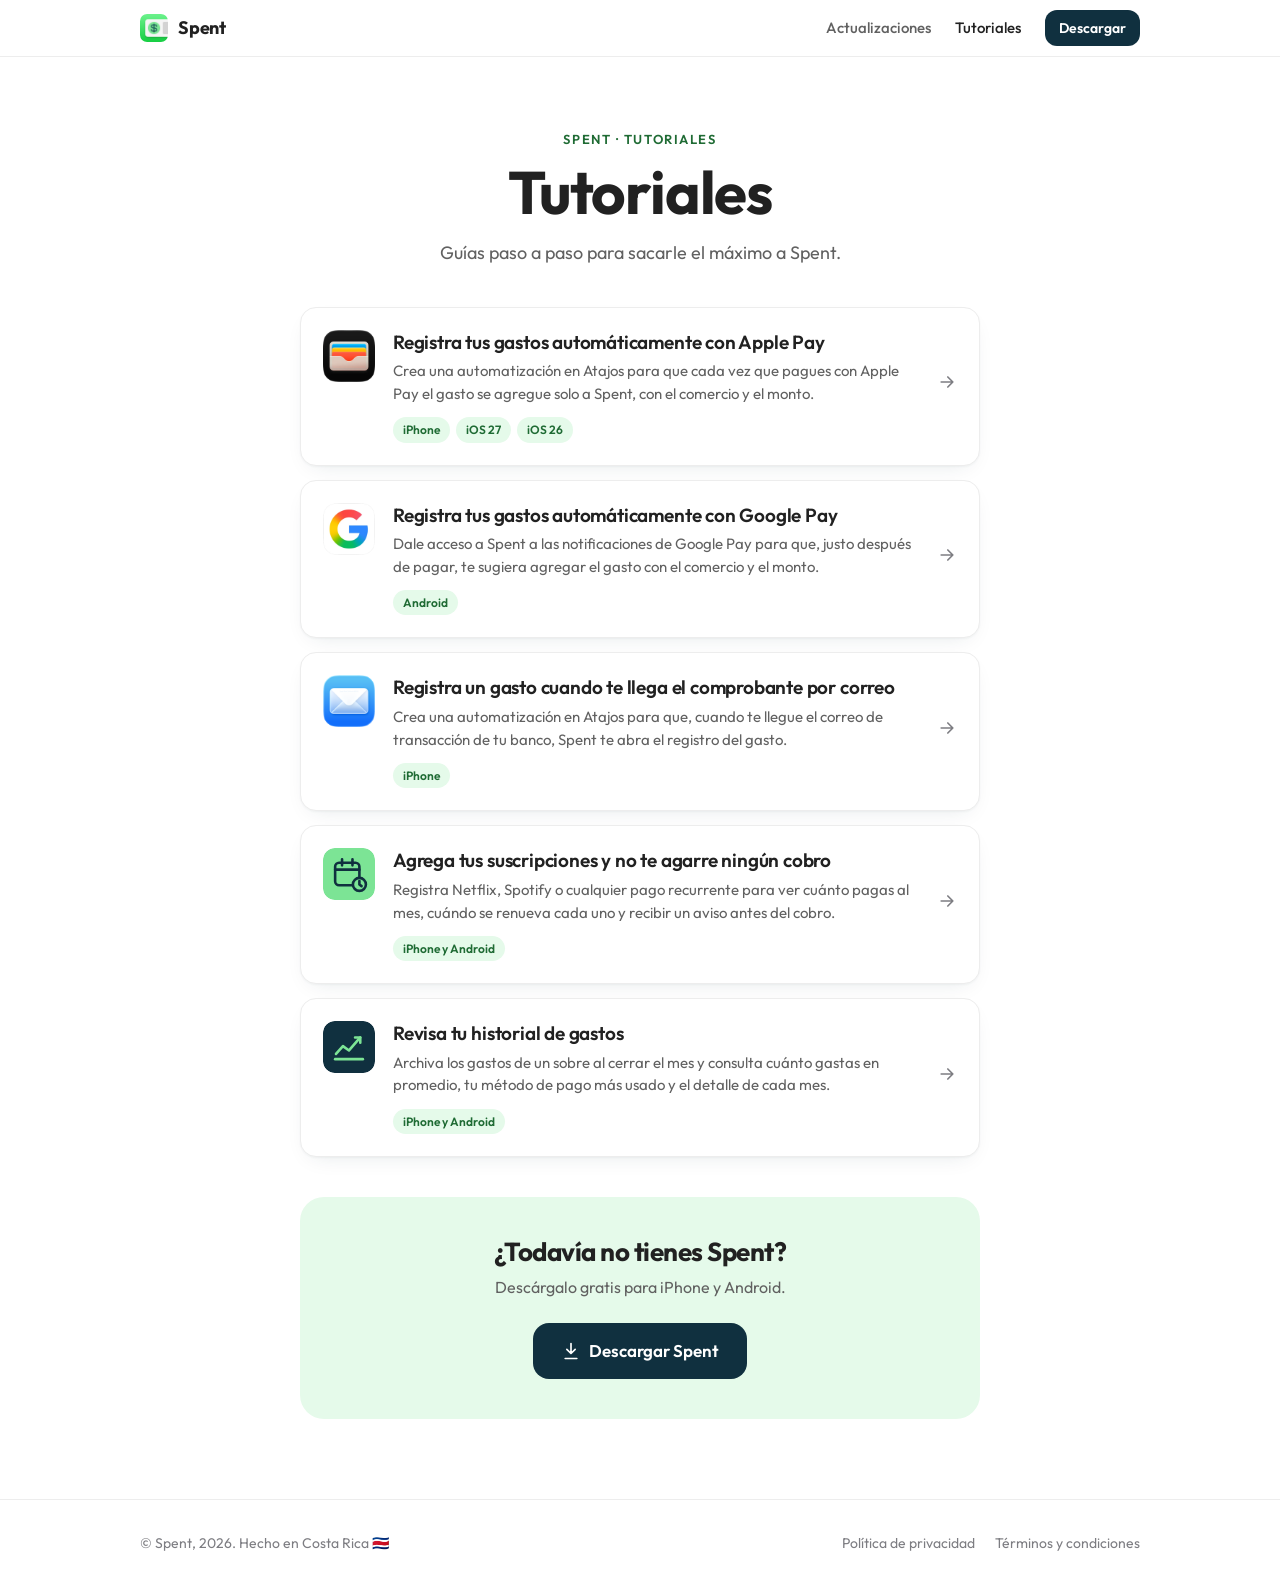
==== tutoriales/index.html @ b1242cde "ADD tutorials, /download redirect and iOS-based design system - /download (and /descargar) send iPho" ====
<!DOCTYPE html>
<html lang="es">
<head>
  <meta charset="UTF-8">
  <meta name="viewport" content="width=device-width, initial-scale=1.0">
  <title>Tutoriales | Spent</title>
  <meta name="description" content="Guías paso a paso para sacarle el máximo a Spent: Apple Pay, Google Pay, correo y más.">
  <link rel="canonical" href="https://spentapp.co/tutoriales">
  <meta property="og:type" content="article">
  <meta property="og:url" content="https://spentapp.co/tutoriales">
  <meta property="og:title" content="Tutoriales | Spent">
  <meta property="og:description" content="Guías paso a paso para sacarle el máximo a Spent: Apple Pay, Google Pay, correo y más.">
  <meta property="og:image" content="https://spentapp.co/images/og-image.jpeg">
  <meta name="twitter:card" content="summary_large_image">
  <meta name="theme-color" content="#FFFFFF" media="(prefers-color-scheme: light)">
  <meta name="theme-color" content="#061319" media="(prefers-color-scheme: dark)">
  <link rel="icon" type="image/png" href="/images/spent.png">
  <link rel="apple-touch-icon" href="/images/spent.png">
  <link rel="preconnect" href="https://fonts.googleapis.com">
  <link rel="preconnect" href="https://fonts.gstatic.com" crossorigin>
  <link href="https://fonts.googleapis.com/css2?family=Outfit:wght@400;500;600;700&display=swap" rel="stylesheet">
  <link rel="stylesheet" href="/assets/spent.css">
  <link rel="stylesheet" href="/assets/tutoriales.css">
</head>
<body>

  <nav class="nav">
    <div class="container nav-inner">
      <a href="/" class="brand"><img src="/images/spent.png" alt="" width="28" height="28">Spent</a>
      <div class="nav-links">
        <a href="/#actualizaciones" class="hide-sm">Actualizaciones</a>
        <a href="/tutoriales" aria-current="page">Tutoriales</a>
        <a href="/download" class="btn btn-primary btn-sm">Descargar</a>
      </div>
    </div>
  </nav>
  <main class="container-narrow tut-page">
    <header class="tut-index-header">
      <p class="eyebrow">Spent · Tutoriales</p>
      <h1>Tutoriales</h1>
      <p class="lead">Guías paso a paso para sacarle el máximo a Spent.</p>
    </header>
    <div class="tut-list">
        <a href="/tutoriales/apple-pay" class="card tut-card ">
          <img src="/images/tutoriales/icon-apple-wallet.png" alt="" width="52" height="52" class="tut-card-icon">
          <div class="tut-card-body">
            <h3>Registra tus gastos automáticamente con Apple Pay</h3>
            <p>Crea una automatización en Atajos para que cada vez que pagues con Apple Pay el gasto se agregue solo a Spent, con el comercio y el monto.</p>
            <div class="tut-chips"><span class="chip">iPhone</span><span class="chip">iOS 27</span><span class="chip">iOS 26</span></div>
          </div>
          <span class="tut-card-arrow"><svg viewBox="0 0 24 24" fill="none" stroke="currentColor" stroke-width="2" stroke-linecap="round" stroke-linejoin="round" aria-hidden="true"><path d="M5 12h14M13 6l6 6-6 6"/></svg></span>
        </a>
        <a href="/tutoriales/google-pay" class="card tut-card ">
          <img src="/images/tutoriales/icon-google-pay.png" alt="" width="52" height="52" class="tut-card-icon">
          <div class="tut-card-body">
            <h3>Registra tus gastos automáticamente con Google Pay</h3>
            <p>Dale acceso a Spent a las notificaciones de Google Pay para que, justo después de pagar, te sugiera agregar el gasto con el comercio y el monto.</p>
            <div class="tut-chips"><span class="chip">Android</span></div>
          </div>
          <span class="tut-card-arrow"><svg viewBox="0 0 24 24" fill="none" stroke="currentColor" stroke-width="2" stroke-linecap="round" stroke-linejoin="round" aria-hidden="true"><path d="M5 12h14M13 6l6 6-6 6"/></svg></span>
        </a>
        <a href="/tutoriales/correo" class="card tut-card ">
          <img src="/images/tutoriales/icon-apple-mail.png" alt="" width="52" height="52" class="tut-card-icon">
          <div class="tut-card-body">
            <h3>Registra un gasto cuando te llega el comprobante por correo</h3>
            <p>Crea una automatización en Atajos para que, cuando te llegue el correo de transacción de tu banco, Spent te abra el registro del gasto.</p>
            <div class="tut-chips"><span class="chip">iPhone</span></div>
          </div>
          <span class="tut-card-arrow"><svg viewBox="0 0 24 24" fill="none" stroke="currentColor" stroke-width="2" stroke-linecap="round" stroke-linejoin="round" aria-hidden="true"><path d="M5 12h14M13 6l6 6-6 6"/></svg></span>
        </a>
        <a href="/tutoriales/suscripciones" class="card tut-card ">
          <img src="/images/tutoriales/icon-suscripciones.svg" alt="" width="52" height="52" class="tut-card-icon">
          <div class="tut-card-body">
            <h3>Agrega tus suscripciones y no te agarre ningún cobro</h3>
            <p>Registra Netflix, Spotify o cualquier pago recurrente para ver cuánto pagas al mes, cuándo se renueva cada uno y recibir un aviso antes del cobro.</p>
            <div class="tut-chips"><span class="chip">iPhone y Android</span></div>
          </div>
          <span class="tut-card-arrow"><svg viewBox="0 0 24 24" fill="none" stroke="currentColor" stroke-width="2" stroke-linecap="round" stroke-linejoin="round" aria-hidden="true"><path d="M5 12h14M13 6l6 6-6 6"/></svg></span>
        </a>
        <a href="/tutoriales/historial" class="card tut-card ">
          <img src="/images/tutoriales/icon-historial.svg" alt="" width="52" height="52" class="tut-card-icon">
          <div class="tut-card-body">
            <h3>Revisa tu historial de gastos</h3>
            <p>Archiva los gastos de un sobre al cerrar el mes y consulta cuánto gastas en promedio, tu método de pago más usado y el detalle de cada mes.</p>
            <div class="tut-chips"><span class="chip">iPhone y Android</span></div>
          </div>
          <span class="tut-card-arrow"><svg viewBox="0 0 24 24" fill="none" stroke="currentColor" stroke-width="2" stroke-linecap="round" stroke-linejoin="round" aria-hidden="true"><path d="M5 12h14M13 6l6 6-6 6"/></svg></span>
        </a>
    </div>
    
    <section class="tut-cta">
      <h2>¿Todavía no tienes Spent?</h2>
      <p>Descárgalo gratis para iPhone y Android.</p>
      <a href="/download" class="btn btn-primary btn-lg"><svg viewBox="0 0 24 24" fill="none" stroke="currentColor" stroke-width="2" stroke-linecap="round" stroke-linejoin="round" aria-hidden="true"><path d="M12 3v12M7 10l5 5 5-5M5 21h14"/></svg>Descargar Spent</a>
    </section>
  </main>

  <footer class="footer">
    <div class="container footer-inner">
      <p>© Spent, 2026. Hecho en Costa Rica 🇨🇷</p>
      <div class="footer-links">
        <a href="/privacidad">Política de privacidad</a>
        <a href="/terminos">Términos y condiciones</a>
      </div>
    </div>
  </footer>
</body>
</html>
---- assets/spent.css ----
/*
 * Spent — sistema de diseño web
 * Tokens tomados del app de iOS (Spent-IOS/SpentApp/Assets.xcassets y FontsNew):
 * tipografía Outfit, verde AccentColor #7CE495, primaryButtonColor #10303F,
 * superficies backgroundPacketItem / spentsListBackground y radio de 16pt.
 */

:root {
    /* Marca */
    --accent: #7CE495;            /* AccentColor */
    --accent-strong: #1F6B34;     /* AccentColorDark (texto verde sobre claro) */
    --accent-soft: #E5FAEA;       /* colorFeatureBackground */
    --accent-tint: #E7F8E9;       /* AboutUsCard */
    --profit: #257E3A;            /* profitGreen */
    --loss: #C1130B;              /* lossRed */
    --primary: #10303F;           /* primaryButtonColor */
    --on-primary: #FFFFFF;

    /* Superficies */
    --bg: #FFFFFF;                /* backgroundColor */
    --surface: #F7F7F7;           /* backgroundPacketItem / input */
    --surface-raised: #FFFFFF;    /* packetRow / tabBar */
    --border: #EDEDED;            /* newBorder / packetBorderColor */
    --divider: #E7E7E7;           /* dividerColor */
    --segment-bg: #F7F7F7;        /* tabColorBackground */
    --segment-selected: #FFFFFF;  /* tabColorSelected */

    /* Texto */
    --text: #212121;              /* textColor / SpentTitle */
    --text-2: #424242;            /* textColorSecondary */
    --text-3: #616161;            /* textColorThird */
    --text-muted: #7D7D82;        /* iconColor / secondaryButtons */
    --link: #0A7FC2;              /* textColorUnlimited */

    --note-bg: #FFF8E6;
    --note-border: #F6DFA0;

    /* Forma */
    --radius-sm: 12px;
    --radius: 16px;
    --radius-lg: 24px;
    --radius-pill: 999px;
    --shadow: 0 1px 2px rgba(16, 48, 63, 0.04), 0 8px 24px -12px rgba(16, 48, 63, 0.14);
    --shadow-lg: 0 24px 60px -24px rgba(16, 48, 63, 0.35);

    --font: "Outfit", -apple-system, BlinkMacSystemFont, "SF Pro Text", "Segoe UI", Roboto, sans-serif;
    --nav-bg: rgba(255, 255, 255, 0.78);

    color-scheme: light dark;
}

@media (prefers-color-scheme: dark) {
    :root:not([data-theme="light"]) {
        --accent-strong: #7CE495;
        --accent-soft: #1A4C26;       /* onboardingPacketBackgroundSelected */
        --accent-tint: #265450;
        --profit: #53C66E;
        --loss: #DD443C;
        --primary: #7CE495;
        --on-primary: #061319;
        --bg: #061319;
        --surface: #1B303C;
        --surface-raised: #1B303C;
        --border: #424F57;
        --divider: #2B3D4C;
        --segment-bg: #18252B;
        --segment-selected: #2E5266;
        --text: #EEEFF0;
        --text-2: #C7D3DD;
        --text-3: #C7D3DD;
        --text-muted: #8FA0AC;
        --link: #25A9F4;
        --note-bg: #2A2614;
        --note-border: #5A4D1E;
        --shadow: 0 1px 2px rgba(0, 0, 0, 0.3), 0 8px 24px -12px rgba(0, 0, 0, 0.5);
        --shadow-lg: 0 24px 60px -24px rgba(0, 0, 0, 0.7);
        --nav-bg: rgba(6, 19, 25, 0.78);
    }
}

*, *::before, *::after { box-sizing: border-box; }

html { scroll-behavior: smooth; -webkit-text-size-adjust: 100%; }

body {
    margin: 0;
    font-family: var(--font);
    font-size: 16px;
    line-height: 1.6;
    color: var(--text);
    background: var(--bg);
    -webkit-font-smoothing: antialiased;
}

h1, h2, h3, h4 { margin: 0; line-height: 1.15; letter-spacing: -0.02em; font-weight: 700; }
p { margin: 0; }
img, video { display: block; max-width: 100%; }
a { color: inherit; text-decoration: none; }

.container { width: 100%; max-width: 1040px; margin: 0 auto; padding: 0 20px; }
.container-narrow { width: 100%; max-width: 720px; margin: 0 auto; padding: 0 20px; }

/* ---------- Navegación ---------- */
.nav {
    position: sticky;
    top: 0;
    z-index: 50;
    background: var(--nav-bg);
    backdrop-filter: saturate(180%) blur(20px);
    -webkit-backdrop-filter: saturate(180%) blur(20px);
    border-bottom: 1px solid var(--border);
}
.nav-inner { display: flex; align-items: center; justify-content: space-between; height: 56px; gap: 12px; }
.brand { display: inline-flex; align-items: center; gap: 10px; font-weight: 700; font-size: 18px; letter-spacing: -0.01em; }
.brand img { width: 28px; height: 28px; border-radius: 7px; }
.nav-links { display: flex; align-items: center; gap: 24px; font-size: 15px; font-weight: 500; color: var(--text-3); }
.nav-links a:not(.btn):hover { color: var(--text); }
.nav-links a[aria-current="page"] { color: var(--text); }
@media (max-width: 640px) {
    .nav-links { gap: 14px; font-size: 14px; }
    .nav-links .hide-sm { display: none; }
}

/* ---------- Botones ---------- */
.btn {
    display: inline-flex;
    align-items: center;
    justify-content: center;
    gap: 8px;
    min-height: 44px;
    padding: 0 20px;
    border-radius: var(--radius);
    font-family: inherit;
    font-size: 16px;
    font-weight: 600;
    border: 0;
    cursor: pointer;
    transition: transform 0.15s ease, opacity 0.15s ease, background 0.15s ease;
    white-space: nowrap;
}
.btn:active { transform: scale(0.97); }
.btn-primary { background: var(--primary); color: var(--on-primary); }
.btn-primary:hover { opacity: 0.9; }
.btn-accent { background: var(--accent); color: #10303F; }
.btn-accent:hover { opacity: 0.9; }
.btn-secondary { background: var(--surface); color: var(--text); border: 1px solid var(--border); }
.btn-secondary:hover { background: var(--accent-soft); }
.btn-sm { min-height: 36px; padding: 0 14px; font-size: 14px; border-radius: 12px; }
.btn-lg { min-height: 56px; padding: 0 28px; font-size: 17px; }
.btn svg { width: 20px; height: 20px; flex-shrink: 0; }

/* ---------- Tipografía ---------- */
.eyebrow {
    font-size: 13px;
    font-weight: 600;
    text-transform: uppercase;
    letter-spacing: 0.12em;
    color: var(--accent-strong);
}
.section-title { font-size: clamp(30px, 5vw, 44px); margin-top: 8px; }
.lead { font-size: 18px; color: var(--text-3); line-height: 1.55; }

/* ---------- Secciones ---------- */
.section { padding: 96px 0; }
.section-alt { background: var(--surface); }
.section-head { margin-bottom: 40px; }
@media (max-width: 640px) { .section { padding: 64px 0; } }

/* ---------- Tarjetas (estilo "sobre" del app) ---------- */
.card {
    display: block;
    background: var(--surface-raised);
    border: 1px solid var(--border);
    border-radius: var(--radius);
    padding: 20px;
    box-shadow: var(--shadow);
}
a.card { transition: transform 0.2s ease, border-color 0.2s ease, box-shadow 0.2s ease; }
a.card:hover { transform: translateY(-2px); border-color: var(--accent); box-shadow: var(--shadow-lg); }

.chip {
    display: inline-flex;
    align-items: center;
    font-size: 12px;
    font-weight: 600;
    color: var(--accent-strong);
    background: var(--accent-soft);
    border-radius: var(--radius-pill);
    padding: 3px 10px;
}

/* Lista tipo "Ajustes" de iOS */
.list { background: var(--surface-raised); border: 1px solid var(--border); border-radius: var(--radius); overflow: hidden; }
.list-row { display: flex; align-items: center; gap: 14px; padding: 16px 18px; }
.list-row + .list-row { border-top: 1px solid var(--divider); }
.list-row .icon {
    width: 36px; height: 36px; border-radius: 10px;
    display: flex; align-items: center; justify-content: center;
    background: var(--accent); color: #10303F; flex-shrink: 0;
}
.list-row .icon svg { width: 20px; height: 20px; }

/* Control segmentado (tabs del app) */
.segmented {
    display: inline-flex;
    gap: 2px;
    padding: 3px;
    border-radius: 12px;
    background: var(--segment-bg);
    border: 1px solid var(--border);
}
.segmented button {
    font-family: inherit;
    font-size: 15px;
    font-weight: 500;
    color: var(--text-3);
    background: transparent;
    border: 0;
    border-radius: 9px;
    padding: 7px 18px;
    cursor: pointer;
    transition: background 0.2s, color 0.2s, box-shadow 0.2s;
}
.segmented button[aria-selected="true"] {
    background: var(--segment-selected);
    color: var(--text);
    box-shadow: 0 1px 3px rgba(0, 0, 0, 0.12);
}

.note {
    font-size: 15px;
    color: var(--text-2);
    background: var(--note-bg);
    border: 1px solid var(--note-border);
    border-radius: var(--radius);
    padding: 14px 18px;
    line-height: 1.6;
}

/* ---------- Footer ---------- */
.footer { border-top: 1px solid var(--border); padding: 32px 0; font-size: 14px; color: var(--text-muted); }
.footer-inner { display: flex; flex-wrap: wrap; align-items: center; justify-content: space-between; gap: 16px; }
.footer-links { display: flex; flex-wrap: wrap; gap: 20px; }
.footer a:hover { color: var(--text); }

/* ---------- Animación ---------- */
.reveal { opacity: 0; transform: translateY(16px); transition: opacity 0.7s ease-out, transform 0.7s cubic-bezier(0.16, 1, 0.3, 1); }
.reveal.active { opacity: 1; transform: none; }
@media (prefers-reduced-motion: reduce) {
    .reveal { opacity: 1; transform: none; transition: none; }
    html { scroll-behavior: auto; }
}
---- assets/tutoriales.css ----
/* Tutoriales — usa los tokens de spent.css */

.muted { color: var(--text-3); font-size: 14px; }

/* Tarjeta de tutorial */
.tut-list { display: grid; gap: 14px; }
.tut-card { display: flex; gap: 18px; align-items: flex-start; padding: 22px; }
.tut-card-icon { width: 52px; height: 52px; border-radius: 12px; flex-shrink: 0; }
.tut-card-body { min-width: 0; flex: 1; }
.tut-card-body h3 { font-size: 19px; font-weight: 600; line-height: 1.3; letter-spacing: -0.01em; }
.tut-card-body p { margin-top: 6px; color: var(--text-3); font-size: 15px; line-height: 1.5; }
.tut-chips { display: flex; flex-wrap: wrap; gap: 6px; margin-top: 12px; }
.tut-card-arrow { align-self: center; color: var(--text-muted); transition: transform 0.2s, color 0.2s; }
.tut-card-arrow svg { width: 20px; height: 20px; }
.tut-card:hover .tut-card-arrow { transform: translateX(3px); color: var(--accent-strong); }
@media (max-width: 520px) {
  .tut-card { padding: 18px; gap: 14px; }
  .tut-card-icon { width: 44px; height: 44px; }
  .tut-card-arrow { display: none; }
}

/* Páginas */
.tut-page { padding-top: 40px; padding-bottom: 80px; }
.tut-index-header { text-align: center; padding: 32px 0 40px; }
.tut-index-header h1 { font-size: clamp(40px, 8vw, 60px); margin: 8px 0 12px; }

.tut-back {
  display: inline-flex; align-items: center; gap: 6px;
  font-size: 15px; font-weight: 500; color: var(--link);
  margin-bottom: 28px;
}
.tut-back svg { width: 18px; height: 18px; }
.tut-back:hover { opacity: 0.75; }

.tut-header { margin-bottom: 28px; }
.tut-header-icon { width: 64px; height: 64px; border-radius: 14px; margin-bottom: 16px; }
.tut-header h1 { font-size: clamp(30px, 6vw, 44px); margin: 12px 0 12px; }

.tut-hint { font-size: 13px; color: var(--text-muted); margin: 10px 0 28px; }
.tut-hint strong { color: var(--text-3); font-weight: 600; }

.tut-panel > .note { margin-bottom: 20px; }
.tut-shortcut { display: flex; gap: 14px; align-items: center; margin-bottom: 28px; background: var(--accent-soft); border-color: transparent; box-shadow: none; }
.tut-shortcut-icon {
  width: 40px; height: 40px; border-radius: 10px; flex-shrink: 0;
  background: var(--accent); color: #10303F;
  display: flex; align-items: center; justify-content: center;
}
.tut-shortcut-icon svg { width: 20px; height: 20px; }

/* Pasos */
.tut-steps { list-style: none; padding: 0; margin: 28px 0 0; }
.tut-step { display: flex; gap: 16px; position: relative; padding-bottom: 40px; }
.tut-step:not(:last-child)::before {
  content: ""; position: absolute; left: 17px; top: 44px; bottom: 8px;
  width: 2px; border-radius: 2px; background: var(--divider);
}
.tut-step-num {
  flex-shrink: 0; width: 36px; height: 36px; border-radius: 999px;
  background: var(--accent); color: #10303F;
  font-weight: 700; font-size: 15px;
  display: flex; align-items: center; justify-content: center;
}
.tut-step-body { min-width: 0; flex: 1; padding-top: 4px; }
.tut-step-body h2 { font-size: 19px; font-weight: 600; line-height: 1.35; letter-spacing: -0.01em; }
.tut-step-text { margin-top: 6px; color: var(--text-2); line-height: 1.65; }
.tut-step-text strong { color: var(--text); font-weight: 600; }
.tut-step-text a { color: var(--link); font-weight: 500; text-decoration: underline; text-underline-offset: 2px; }
.tut-step-text ul { padding-left: 20px; margin: 10px 0 0; }
.tut-step-text li + li { margin-top: 6px; }
.tut-step-text code {
  font-size: 13px; background: var(--surface); border: 1px solid var(--border);
  border-radius: 6px; padding: 1px 6px; word-break: break-all;
}

.tut-media { display: flex; flex-wrap: wrap; gap: 14px; margin-top: 16px; }
.tut-media figure { margin: 0; max-width: 100%; }
.tut-media img, .tut-media video {
  max-width: min(100%, 320px); max-height: 560px; width: auto; height: auto;
  border-radius: 20px; border: 1px solid var(--border);
  background: var(--surface); box-shadow: var(--shadow);
}
.tut-media figcaption { margin-top: 8px; font-size: 13px; font-weight: 500; color: var(--text-muted); }

/* CTA */
.tut-cta {
  margin-top: 40px; padding: 40px 24px; text-align: center;
  border-radius: var(--radius-lg); background: var(--accent-soft);
}
.tut-cta h2 { font-size: 26px; }
.tut-cta p { color: var(--text-3); margin: 8px 0 22px; }

/* Chip de video (Instagram) */
.chip-video { gap: 6px; padding: 6px 12px; font-size: 13px; margin-bottom: 16px; transition: background 0.2s, color 0.2s; }
.chip-video svg { width: 14px; height: 14px; }
.chip-video:hover { background: var(--accent); color: #10303F; }
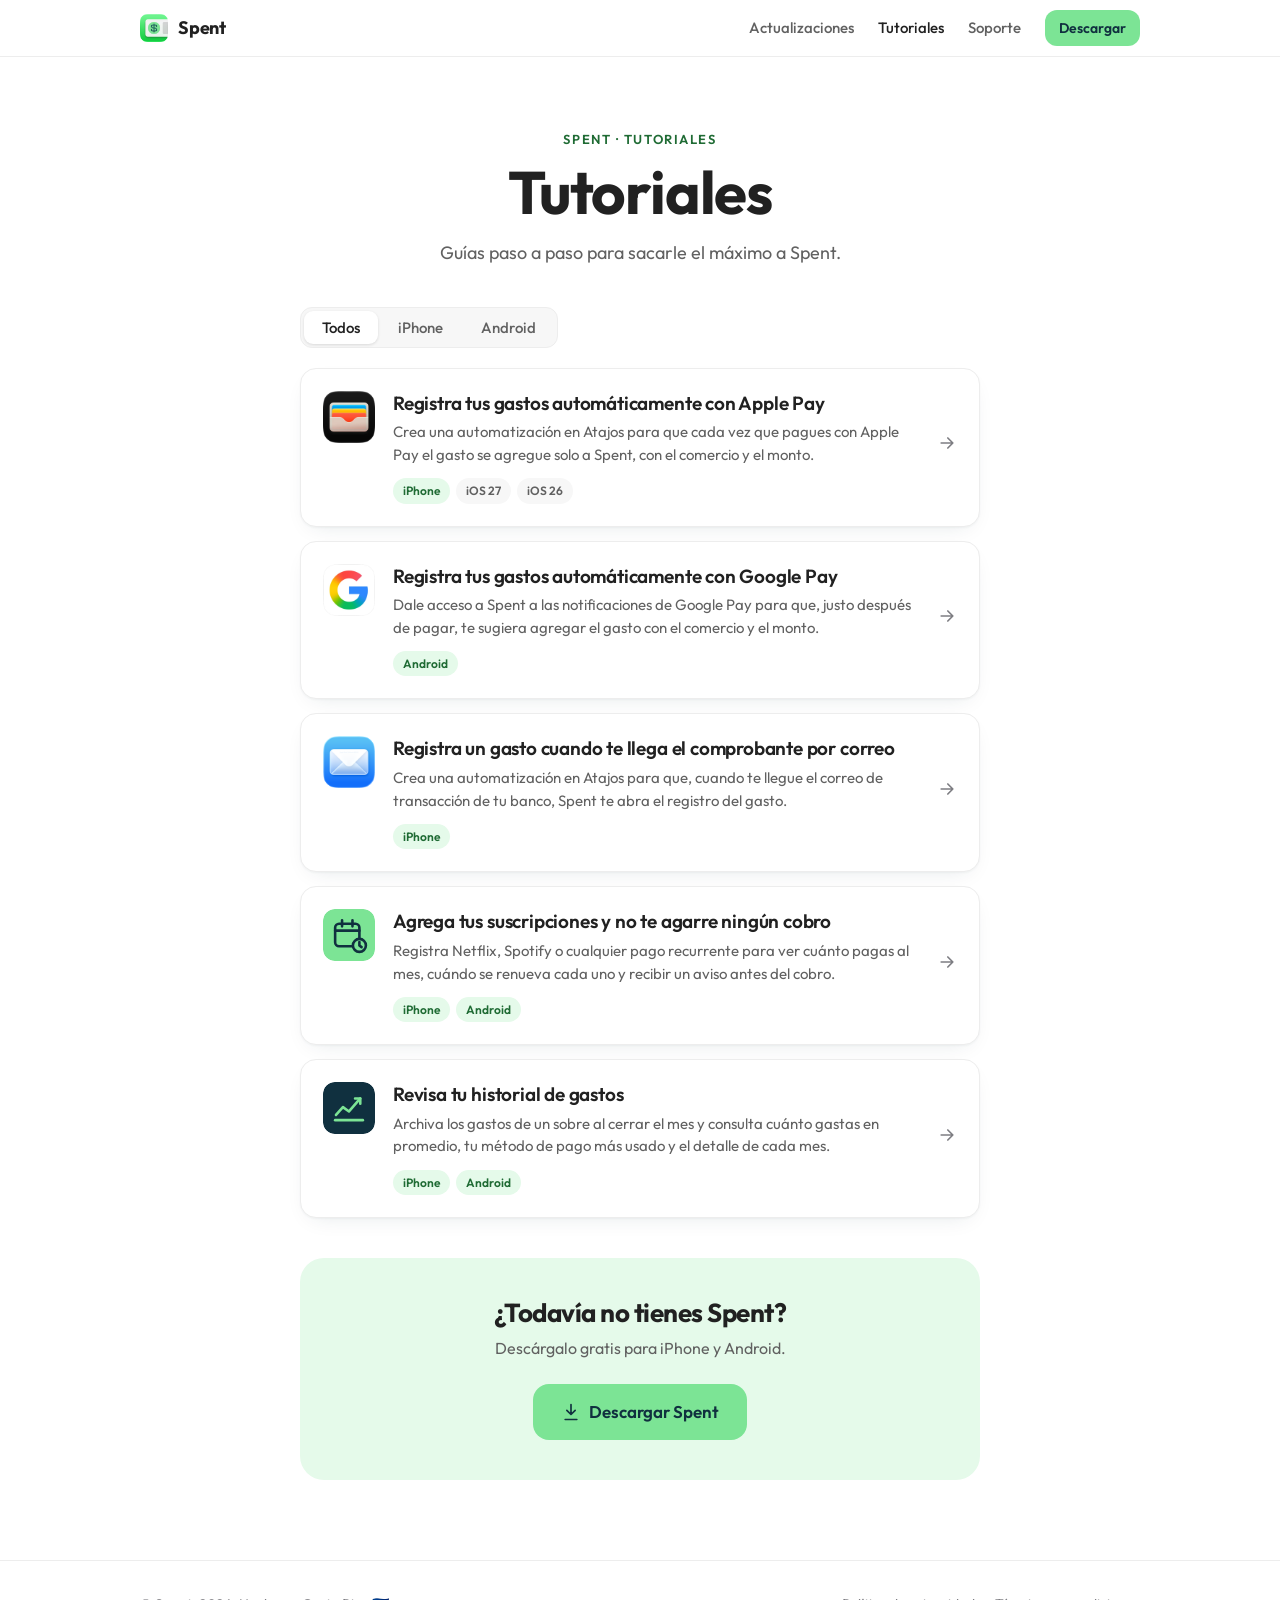
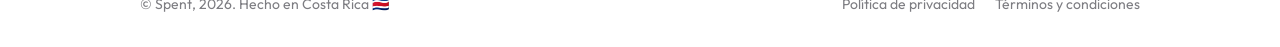
==== commit fb33280b: "UPDATE tutorials, buttons, icon and add support link - Retake subscription and history captures in g" ====
--- a/tutoriales/index.html
+++ b/tutoriales/index.html
@@ -14,8 +14,9 @@
   <meta name="twitter:card" content="summary_large_image">
   <meta name="theme-color" content="#FFFFFF" media="(prefers-color-scheme: light)">
   <meta name="theme-color" content="#061319" media="(prefers-color-scheme: dark)">
-  <link rel="icon" type="image/png" href="/images/spent.png">
-  <link rel="apple-touch-icon" href="/images/spent.png">
+  <link rel="icon" type="image/png" sizes="32x32" href="/images/favicon-32.png?v=2">
+  <link rel="icon" type="image/png" sizes="400x400" href="/images/spent.png?v=2">
+  <link rel="apple-touch-icon" href="/images/apple-touch-icon.png?v=2">
   <link rel="preconnect" href="https://fonts.googleapis.com">
   <link rel="preconnect" href="https://fonts.gstatic.com" crossorigin>
   <link href="https://fonts.googleapis.com/css2?family=Outfit:wght@400;500;600;700&display=swap" rel="stylesheet">
@@ -26,10 +27,11 @@
 
   <nav class="nav">
     <div class="container nav-inner">
-      <a href="/" class="brand"><img src="/images/spent.png" alt="" width="28" height="28">Spent</a>
+      <a href="/" class="brand"><img src="/images/spent.png?v=2" alt="" width="28" height="28">Spent</a>
       <div class="nav-links">
         <a href="/#actualizaciones" class="hide-sm">Actualizaciones</a>
         <a href="/tutoriales" aria-current="page">Tutoriales</a>
+        <a href="mailto:hola@spentapp.co?subject=Soporte%20de%20Spent">Soporte</a>
         <a href="/download" class="btn btn-primary btn-sm">Descargar</a>
       </div>
     </div>
@@ -40,17 +42,18 @@
       <h1>Tutoriales</h1>
       <p class="lead">Guías paso a paso para sacarle el máximo a Spent.</p>
     </header>
+    <div class="segmented tut-filter" role="tablist" aria-label="Filtrar por plataforma"><button type="button" role="tab" data-filter="" aria-selected="true">Todos</button><button type="button" role="tab" data-filter="iPhone" aria-selected="false">iPhone</button><button type="button" role="tab" data-filter="Android" aria-selected="false">Android</button></div>
     <div class="tut-list">
-        <a href="/tutoriales/apple-pay" class="card tut-card ">
+        <a href="/tutoriales/apple-pay" class="card tut-card " data-platforms="iPhone">
           <img src="/images/tutoriales/icon-apple-wallet.png" alt="" width="52" height="52" class="tut-card-icon">
           <div class="tut-card-body">
             <h3>Registra tus gastos automáticamente con Apple Pay</h3>
             <p>Crea una automatización en Atajos para que cada vez que pagues con Apple Pay el gasto se agregue solo a Spent, con el comercio y el monto.</p>
-            <div class="tut-chips"><span class="chip">iPhone</span><span class="chip">iOS 27</span><span class="chip">iOS 26</span></div>
+            <div class="tut-chips"><span class="chip">iPhone</span><span class="chip chip-version">iOS 27</span><span class="chip chip-version">iOS 26</span></div>
           </div>
           <span class="tut-card-arrow"><svg viewBox="0 0 24 24" fill="none" stroke="currentColor" stroke-width="2" stroke-linecap="round" stroke-linejoin="round" aria-hidden="true"><path d="M5 12h14M13 6l6 6-6 6"/></svg></span>
         </a>
-        <a href="/tutoriales/google-pay" class="card tut-card ">
+        <a href="/tutoriales/google-pay" class="card tut-card " data-platforms="Android">
           <img src="/images/tutoriales/icon-google-pay.png" alt="" width="52" height="52" class="tut-card-icon">
           <div class="tut-card-body">
             <h3>Registra tus gastos automáticamente con Google Pay</h3>
@@ -59,7 +62,7 @@
           </div>
           <span class="tut-card-arrow"><svg viewBox="0 0 24 24" fill="none" stroke="currentColor" stroke-width="2" stroke-linecap="round" stroke-linejoin="round" aria-hidden="true"><path d="M5 12h14M13 6l6 6-6 6"/></svg></span>
         </a>
-        <a href="/tutoriales/correo" class="card tut-card ">
+        <a href="/tutoriales/correo" class="card tut-card " data-platforms="iPhone">
           <img src="/images/tutoriales/icon-apple-mail.png" alt="" width="52" height="52" class="tut-card-icon">
           <div class="tut-card-body">
             <h3>Registra un gasto cuando te llega el comprobante por correo</h3>
@@ -68,25 +71,54 @@
           </div>
           <span class="tut-card-arrow"><svg viewBox="0 0 24 24" fill="none" stroke="currentColor" stroke-width="2" stroke-linecap="round" stroke-linejoin="round" aria-hidden="true"><path d="M5 12h14M13 6l6 6-6 6"/></svg></span>
         </a>
-        <a href="/tutoriales/suscripciones" class="card tut-card ">
+        <a href="/tutoriales/suscripciones" class="card tut-card " data-platforms="iPhone Android">
           <img src="/images/tutoriales/icon-suscripciones.svg" alt="" width="52" height="52" class="tut-card-icon">
           <div class="tut-card-body">
             <h3>Agrega tus suscripciones y no te agarre ningún cobro</h3>
             <p>Registra Netflix, Spotify o cualquier pago recurrente para ver cuánto pagas al mes, cuándo se renueva cada uno y recibir un aviso antes del cobro.</p>
-            <div class="tut-chips"><span class="chip">iPhone y Android</span></div>
+            <div class="tut-chips"><span class="chip">iPhone</span><span class="chip">Android</span></div>
           </div>
           <span class="tut-card-arrow"><svg viewBox="0 0 24 24" fill="none" stroke="currentColor" stroke-width="2" stroke-linecap="round" stroke-linejoin="round" aria-hidden="true"><path d="M5 12h14M13 6l6 6-6 6"/></svg></span>
         </a>
-        <a href="/tutoriales/historial" class="card tut-card ">
+        <a href="/tutoriales/historial" class="card tut-card " data-platforms="iPhone Android">
           <img src="/images/tutoriales/icon-historial.svg" alt="" width="52" height="52" class="tut-card-icon">
           <div class="tut-card-body">
             <h3>Revisa tu historial de gastos</h3>
             <p>Archiva los gastos de un sobre al cerrar el mes y consulta cuánto gastas en promedio, tu método de pago más usado y el detalle de cada mes.</p>
-            <div class="tut-chips"><span class="chip">iPhone y Android</span></div>
+            <div class="tut-chips"><span class="chip">iPhone</span><span class="chip">Android</span></div>
           </div>
           <span class="tut-card-arrow"><svg viewBox="0 0 24 24" fill="none" stroke="currentColor" stroke-width="2" stroke-linecap="round" stroke-linejoin="round" aria-hidden="true"><path d="M5 12h14M13 6l6 6-6 6"/></svg></span>
         </a>
     </div>
+    <p class="tut-empty" hidden>No hay tutoriales para esta plataforma todavía.</p>
+    <script>
+      (function () {
+        var buttons = document.querySelectorAll(".tut-filter [data-filter]");
+        var cards = document.querySelectorAll(".tut-card[data-platforms]");
+        var empty = document.querySelector(".tut-empty");
+        function apply(platform) {
+          var shown = 0;
+          buttons.forEach(function (b) { b.setAttribute("aria-selected", String(b.dataset.filter === platform)); });
+          cards.forEach(function (c) {
+            var match = !platform || c.dataset.platforms.split(" ").indexOf(platform) !== -1;
+            c.hidden = !match;
+            if (match) shown++;
+          });
+          if (empty) empty.hidden = shown > 0;
+        }
+        buttons.forEach(function (b) {
+          b.addEventListener("click", function () {
+            apply(b.dataset.filter);
+            var url = new URL(location.href);
+            if (b.dataset.filter) url.searchParams.set("plataforma", b.dataset.filter.toLowerCase());
+            else url.searchParams.delete("plataforma");
+            history.replaceState(null, "", url);
+          });
+        });
+        var q = (new URLSearchParams(location.search).get("plataforma") || "").toLowerCase();
+        buttons.forEach(function (b) { if (q && b.dataset.filter.toLowerCase() === q) apply(b.dataset.filter); });
+      })();
+    </script>
     
     <section class="tut-cta">
       <h2>¿Todavía no tienes Spent?</h2>
--- a/assets/spent.css
+++ b/assets/spent.css
@@ -13,8 +13,8 @@
     --accent-tint: #E7F8E9;       /* AboutUsCard */
     --profit: #257E3A;            /* profitGreen */
     --loss: #C1130B;              /* lossRed */
-    --primary: #10303F;           /* primaryButtonColor */
-    --on-primary: #FFFFFF;
+    --primary: #7CE495;           /* AccentColor (botones) */
+    --on-primary: #10303F;        /* primaryButtonColor (texto de botones) */
 
     /* Superficies */
     --bg: #FFFFFF;                /* backgroundColor */
@@ -57,7 +57,7 @@
         --profit: #53C66E;
         --loss: #DD443C;
         --primary: #7CE495;
-        --on-primary: #061319;
+        --on-primary: #10303F;
         --bg: #061319;
         --surface: #1B303C;
         --surface-raised: #1B303C;
@@ -112,7 +112,7 @@
 }
 .nav-inner { display: flex; align-items: center; justify-content: space-between; height: 56px; gap: 12px; }
 .brand { display: inline-flex; align-items: center; gap: 10px; font-weight: 700; font-size: 18px; letter-spacing: -0.01em; }
-.brand img { width: 28px; height: 28px; border-radius: 7px; }
+.brand img { width: 28px; height: 28px; }
 .nav-links { display: flex; align-items: center; gap: 24px; font-size: 15px; font-weight: 500; color: var(--text-3); }
 .nav-links a:not(.btn):hover { color: var(--text); }
 .nav-links a[aria-current="page"] { color: var(--text); }
--- a/assets/tutoriales.css
+++ b/assets/tutoriales.css
@@ -94,3 +94,17 @@
 .chip-video { gap: 6px; padding: 6px 12px; font-size: 13px; margin-bottom: 16px; transition: background 0.2s, color 0.2s; }
 .chip-video svg { width: 14px; height: 14px; }
 .chip-video:hover { background: var(--accent); color: #10303F; }
+
+/* Filtro por plataforma */
+.tut-card[hidden], .tut-empty[hidden] { display: none !important; }
+.tut-filter { margin-bottom: 20px; }
+.tut-empty { color: var(--text-muted); text-align: center; padding: 24px 0; }
+.tut-header .tut-chips { margin-top: 0; }
+.chip-version { color: var(--text-3); background: var(--surface); }
+
+/* Tarjetas compactas (home) */
+.tut-card-compact { align-items: center; padding: 16px 18px; }
+.tut-card-compact .tut-card-icon { width: 44px; height: 44px; }
+.tut-card-compact .tut-card-body h3 { font-size: 17px; }
+.tut-card-compact .tut-chips { margin-top: 8px; }
+.tut-card-compact .tut-card-arrow { display: inline-flex; }
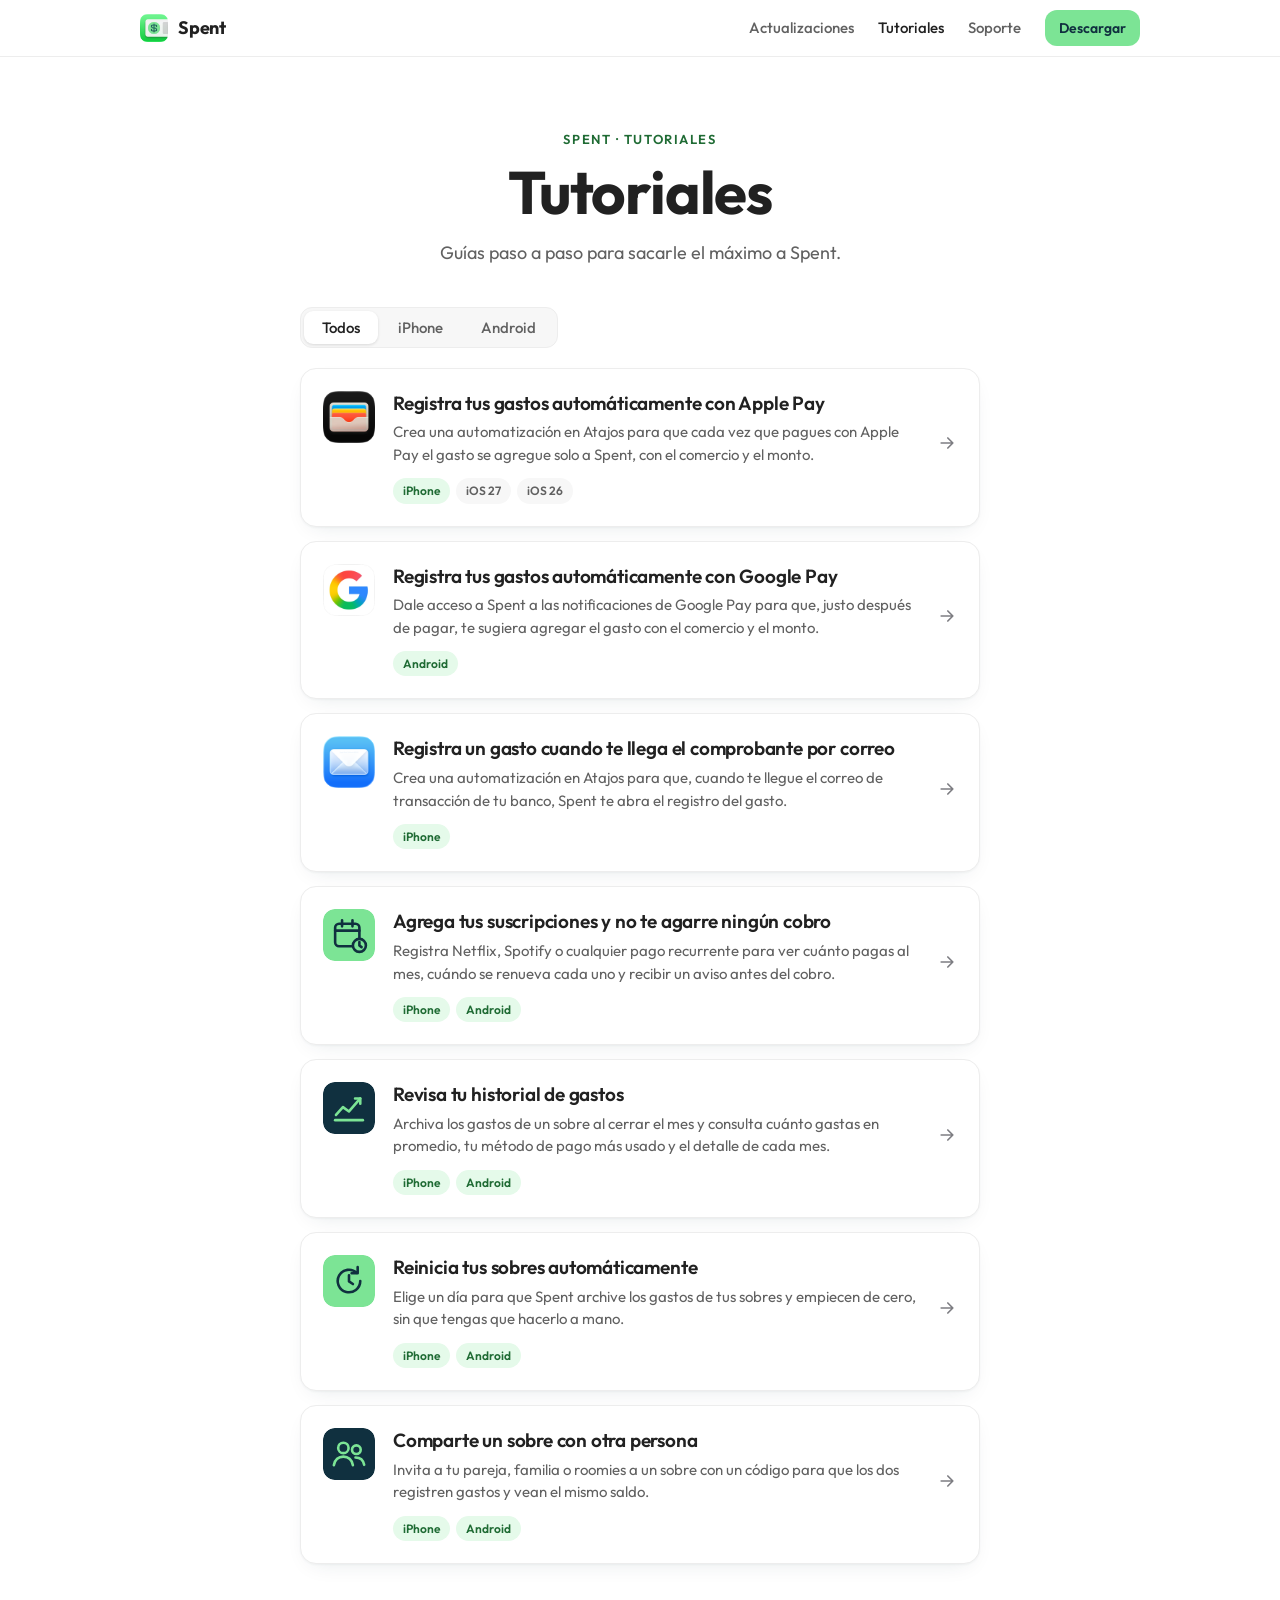
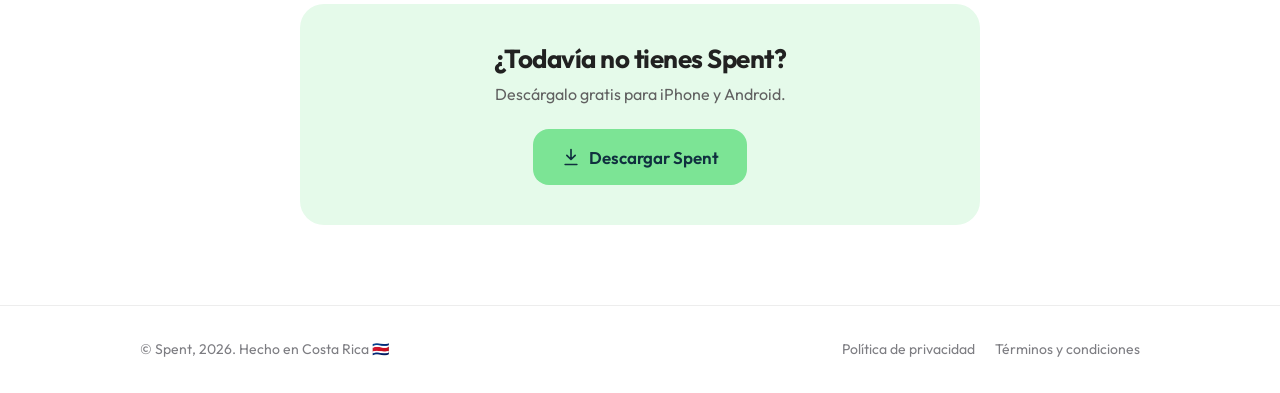
==== commit 4c805b6b: "ADD auto-reset and envelope sharing guides - New guides at /tutoriales/reinicio-automatico and /tuto" ====
--- a/tutoriales/index.html
+++ b/tutoriales/index.html
@@ -89,6 +89,24 @@
           </div>
           <span class="tut-card-arrow"><svg viewBox="0 0 24 24" fill="none" stroke="currentColor" stroke-width="2" stroke-linecap="round" stroke-linejoin="round" aria-hidden="true"><path d="M5 12h14M13 6l6 6-6 6"/></svg></span>
         </a>
+        <a href="/tutoriales/reinicio-automatico" class="card tut-card " data-platforms="iPhone Android">
+          <img src="/images/tutoriales/icon-reinicio.svg" alt="" width="52" height="52" class="tut-card-icon">
+          <div class="tut-card-body">
+            <h3>Reinicia tus sobres automáticamente</h3>
+            <p>Elige un día para que Spent archive los gastos de tus sobres y empiecen de cero, sin que tengas que hacerlo a mano.</p>
+            <div class="tut-chips"><span class="chip">iPhone</span><span class="chip">Android</span></div>
+          </div>
+          <span class="tut-card-arrow"><svg viewBox="0 0 24 24" fill="none" stroke="currentColor" stroke-width="2" stroke-linecap="round" stroke-linejoin="round" aria-hidden="true"><path d="M5 12h14M13 6l6 6-6 6"/></svg></span>
+        </a>
+        <a href="/tutoriales/compartir-sobres" class="card tut-card " data-platforms="iPhone Android">
+          <img src="/images/tutoriales/icon-compartir.svg" alt="" width="52" height="52" class="tut-card-icon">
+          <div class="tut-card-body">
+            <h3>Comparte un sobre con otra persona</h3>
+            <p>Invita a tu pareja, familia o roomies a un sobre con un código para que los dos registren gastos y vean el mismo saldo.</p>
+            <div class="tut-chips"><span class="chip">iPhone</span><span class="chip">Android</span></div>
+          </div>
+          <span class="tut-card-arrow"><svg viewBox="0 0 24 24" fill="none" stroke="currentColor" stroke-width="2" stroke-linecap="round" stroke-linejoin="round" aria-hidden="true"><path d="M5 12h14M13 6l6 6-6 6"/></svg></span>
+        </a>
     </div>
     <p class="tut-empty" hidden>No hay tutoriales para esta plataforma todavía.</p>
     <script>
--- a/assets/tutoriales.css
+++ b/assets/tutoriales.css
@@ -26,7 +26,7 @@
 
 .tut-back {
   display: inline-flex; align-items: center; gap: 6px;
-  font-size: 15px; font-weight: 500; color: var(--link);
+  font-size: 15px; font-weight: 500; color: var(--accent-strong);
   margin-bottom: 28px;
 }
 .tut-back svg { width: 18px; height: 18px; }
@@ -108,3 +108,6 @@
 .tut-card-compact .tut-card-body h3 { font-size: 17px; }
 .tut-card-compact .tut-chips { margin-top: 8px; }
 .tut-card-compact .tut-card-arrow { display: inline-flex; }
+
+/* Links dentro de notas */
+.note a { color: var(--link); font-weight: 500; text-decoration: underline; text-underline-offset: 2px; }
